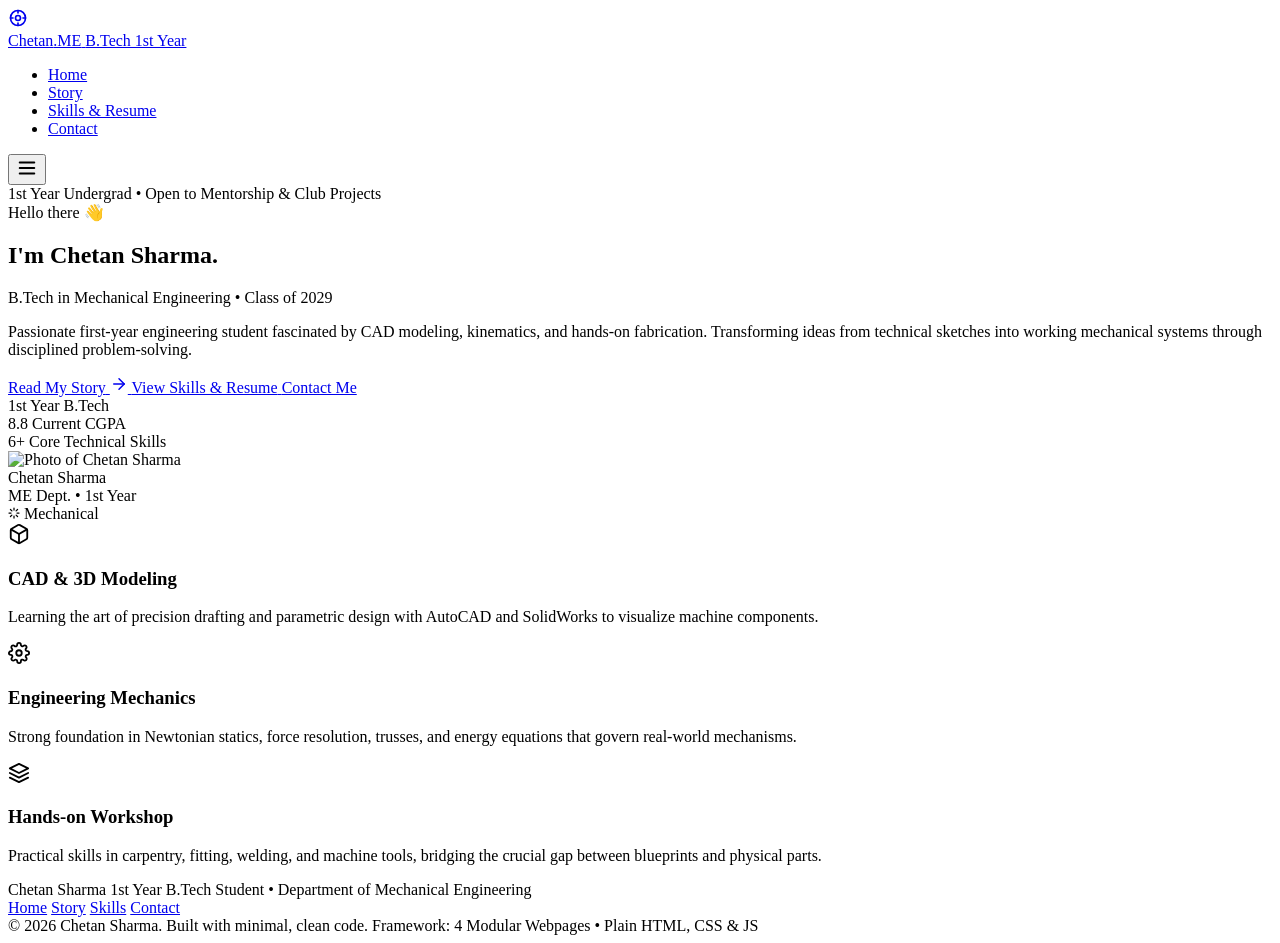
==== index.html @ d56e1f23 "Add files via upload" ====
<!DOCTYPE html>
<html lang="en">
<head>
  <meta charset="UTF-8" />
  <meta name="viewport" content="width=device-width, initial-scale=1.0" />
  <!-- EDIT HERE: Page Title & Meta Description -->
  <title>Chetan Sharma | 1st Year B.Tech Mechanical Engineering Portfolio</title>
  <meta name="description" content="Personal portfolio of Chetan Sharma, 1st Year Mechanical Engineering undergraduate. CAD, engineering design, mechanics, and innovation." />
  
  <!-- Modern Clean Typography -->
  <link rel="preconnect" href="https://fonts.googleapis.com" />
  <link rel="preconnect" href="https://fonts.gstatic.com" crossorigin />
  <link href="https://fonts.googleapis.com/css2?family=Plus+Jakarta+Sans:wght@400;500;600;700;800&family=JetBrains+Mono:wght@400;500;600&display=swap" rel="stylesheet" />
  
  <!-- Stylesheet -->
  <link rel="stylesheet" href="css/style.css" />
</head>
<body>
  <!-- Blueprint Dot Grid Accent (Minimalist Background) -->
  <div class="bg-grid-pattern"></div>

  <!-- ==========================================================================
       NAVIGATION BAR (Framework for all 4 Pages)
       ========================================================================== -->
  <header class="site-header">
    <div class="nav-container">
      <a href="index.html" class="brand-logo" title="Home">
        <div class="brand-icon">
          <!-- Mechanical Compass / Drafting Icon -->
          <svg width="20" height="20" viewBox="0 0 24 24" fill="none" stroke="currentColor" stroke-width="2" stroke-linecap="round" stroke-linejoin="round">
            <circle cx="12" cy="12" r="9"></circle>
            <circle cx="12" cy="12" r="3"></circle>
            <line x1="12" y1="3" x2="12" y2="6"></line>
            <line x1="12" y1="18" x2="12" y2="21"></line>
            <line x1="3" y1="12" x2="6" y2="12"></line>
            <line x1="18" y1="12" x2="21" y2="12"></line>
          </svg>
        </div>
        <!-- EDIT HERE: Logo Title and Year / Department -->
        <span class="brand-title">Chetan<span style="color: var(--primary);">.ME</span></span>
        <span class="brand-badge">B.Tech 1st Year</span>
      </a>

      <!-- Desktop Navigation Menu -->
      <nav class="nav-menu" id="nav-menu">
        <ul class="nav-list">
          <li>
            <a href="index.html" class="nav-link active">
              <span>Home</span>
            </a>
          </li>
          <li>
            <a href="story.html" class="nav-link">
              <span>Story</span>
            </a>
          </li>
          <li>
            <a href="skills.html" class="nav-link">
              <span>Skills &amp; Resume</span>
            </a>
          </li>
          <li>
            <a href="contact.html" class="nav-link">
              <span>Contact</span>
            </a>
          </li>
        </ul>
      </nav>

      <!-- Mobile Hamburger Toggle -->
      <button class="mobile-toggle" id="mobile-toggle" aria-label="Toggle navigation menu" aria-expanded="false">
        <svg width="22" height="22" viewBox="0 0 24 24" fill="none" stroke="currentColor" stroke-width="2" stroke-linecap="round" stroke-linejoin="round">
          <line x1="4" y1="6" x2="20" y2="6"></line>
          <line x1="4" y1="12" x2="20" y2="12"></line>
          <line x1="4" y1="18" x2="20" y2="18"></line>
        </svg>
      </button>
    </div>
  </header>

  <!-- ==========================================================================
       PAGE 1: HOME SECTION
       ========================================================================== -->
  <main>
    <div class="container">
      <section class="hero-layout">
        <!-- Hero Introduction Text -->
        <div class="hero-text-content">
          <div class="pill-badge status">
            <span class="pill-badge status-dot"></span>
            <!-- EDIT HERE: Availability status -->
            <span>1st Year Undergrad &bull; Open to Mentorship &amp; Club Projects</span>
          </div>

          <div class="hero-greeting">
            <span>Hello there</span>
            <span class="wave-hand">👋</span>
          </div>

          <!-- ==================================================================
               EDIT HERE: STUDENT NAME
               Modify "Chetan" or "Sharma" to match your name!
               ================================================================== -->
          <h1 class="hero-name">
            I'm <span class="highlight-blue">Chetan</span> Sharma.
          </h1>

          <!-- ==================================================================
               EDIT HERE: SUBTITLE & BRANCH
               ================================================================== -->
          <div class="hero-subtitle">
            <span>B.Tech in Mechanical Engineering</span>
            <span class="dot-sep">&bull;</span>
            <span style="color: var(--primary);">Class of 2029</span>
          </div>

          <!-- ==================================================================
               EDIT HERE: SHORT INTRODUCTORY BIO
               ================================================================== -->
          <p class="hero-bio">
            Passionate first-year engineering student fascinated by CAD modeling, kinematics, and hands-on fabrication. Transforming ideas from technical sketches into working mechanical systems through disciplined problem-solving.
          </p>

          <!-- Quick Action Buttons -->
          <div class="hero-actions">
            <a href="story.html" class="btn btn-primary">
              <span>Read My Story</span>
              <svg width="18" height="18" viewBox="0 0 24 24" fill="none" stroke="currentColor" stroke-width="2" stroke-linecap="round" stroke-linejoin="round">
                <line x1="5" y1="12" x2="19" y2="12"></line>
                <polyline points="12 5 19 12 12 19"></polyline>
              </svg>
            </a>
            <a href="skills.html" class="btn btn-secondary">
              <span>View Skills &amp; Resume</span>
            </a>
            <a href="contact.html" class="btn btn-subtle">
              <span>Contact Me</span>
            </a>
          </div>

          <!-- Quick Academic Stats Row -->
          <div class="hero-stats-row">
            <div class="stat-item">
              <!-- EDIT HERE: Stat 1 -->
              <span class="stat-num">1st</span>
              <span class="stat-label">Year B.Tech</span>
            </div>
            <div class="stat-item">
              <!-- EDIT HERE: Stat 2 -->
              <span class="stat-num">8.8</span>
              <span class="stat-label">Current CGPA</span>
            </div>
            <div class="stat-item">
              <!-- EDIT HERE: Stat 3 -->
              <span class="stat-num">6+</span>
              <span class="stat-label">Core Technical Skills</span>
            </div>
          </div>
        </div>

        <!-- ==================================================================
             EDIT HERE: STUDENT PHOTO SECTION
             You can easily replace the 'src' below with your actual photo path
             Example: src="assets/images/my_photo.jpg"
             ================================================================== -->
        <div class="photo-frame-wrapper">
          <div class="photo-card">
            <div class="photo-inner-container">
              <!-- Student Photo Tag (Replace src with your own image file) -->
              <img 
                src="assets/images/profile-placeholder.svg" 
                alt="Photo of Chetan Sharma" 
                class="student-photo" 
                id="student-profile-img"
              />
            </div>
            <!-- Photo Card Footer Meta -->
            <div class="photo-meta">
              <div>
                <!-- EDIT HERE: Name & Enrollment / Roll ID -->
                <div class="meta-name">Chetan Sharma</div>
                <div class="meta-roll">ME Dept. &bull; 1st Year</div>
              </div>
              <span class="badge-tag-mech">
                <svg width="12" height="12" viewBox="0 0 24 24" fill="none" stroke="currentColor" stroke-width="2.5" stroke-linecap="round" stroke-linejoin="round">
                  <path d="M12 2v4M12 18v4M4.93 4.93l2.83 2.83M16.24 16.24l2.83 2.83M2 12h4M18 12h4M4.93 19.07l2.83-2.83M16.24 7.76l2.83-2.83"></path>
                </svg>
                Mechanical
              </span>
            </div>
          </div>
        </div>
      </section>

      <!-- Minimalist Philosophy / Freshmen Highlights Grid -->
      <section class="philosophy-grid">
        <div class="philo-card">
          <div class="philo-icon">
            <svg width="22" height="22" viewBox="0 0 24 24" fill="none" stroke="currentColor" stroke-width="2" stroke-linecap="round" stroke-linejoin="round">
              <path d="M21 16V8a2 2 0 0 0-1-1.73l-7-4a2 2 0 0 0-2 0l-7 4A2 2 0 0 0 3 8v8a2 2 0 0 0 1 1.73l7 4a2 2 0 0 0 2 0l7-4A2 2 0 0 0 21 16z"></path>
              <polyline points="3.27 6.96 12 12.01 20.73 6.96"></polyline>
              <line x1="12" y1="22.08" x2="12" y2="12"></line>
            </svg>
          </div>
          <h3 class="philo-title">CAD &amp; 3D Modeling</h3>
          <p class="philo-text">
            Learning the art of precision drafting and parametric design with AutoCAD and SolidWorks to visualize machine components.
          </p>
        </div>

        <div class="philo-card">
          <div class="philo-icon">
            <svg width="22" height="22" viewBox="0 0 24 24" fill="none" stroke="currentColor" stroke-width="2" stroke-linecap="round" stroke-linejoin="round">
              <circle cx="12" cy="12" r="3"></circle>
              <path d="M19.4 15a1.65 1.65 0 0 0 .33 1.82l.06.06a2 2 0 0 1 0 2.83 2 2 0 0 1-2.83 0l-.06-.06a1.65 1.65 0 0 0-1.82-.33 1.65 1.65 0 0 0-1 1.51V21a2 2 0 0 1-2 2 2 2 0 0 1-2-2v-.09A1.65 1.65 0 0 0 9 19.4a1.65 1.65 0 0 0-1.82.33l-.06.06a2 2 0 0 1-2.83 0 2 2 0 0 1 0-2.83l.06-.06a1.65 1.65 0 0 0 .33-1.82 1.65 1.65 0 0 0-1.51-1H3a2 2 0 0 1-2-2 2 2 0 0 1 2-2h.09A1.65 1.65 0 0 0 4.6 9a1.65 1.65 0 0 0-.33-1.82l-.06-.06a2 2 0 0 1 0-2.83 2 2 0 0 1 2.83 0l.06.06a1.65 1.65 0 0 0 1.82.33H9a1.65 1.65 0 0 0 1-1.51V3a2 2 0 0 1 2-2 2 2 0 0 1 2 2v.09a1.65 1.65 0 0 0 1 1.51 1.65 1.65 0 0 0 1.82-.33l.06-.06a2 2 0 0 1 2.83 0 2 2 0 0 1 0 2.83l-.06.06a1.65 1.65 0 0 0-.33 1.82V9a1.65 1.65 0 0 0 1.51 1H21a2 2 0 0 1 2 2 2 2 0 0 1-2 2h-.09a1.65 1.65 0 0 0-1.51 1z"></path>
            </svg>
          </div>
          <h3 class="philo-title">Engineering Mechanics</h3>
          <p class="philo-text">
            Strong foundation in Newtonian statics, force resolution, trusses, and energy equations that govern real-world mechanisms.
          </p>
        </div>

        <div class="philo-card">
          <div class="philo-icon">
            <svg width="22" height="22" viewBox="0 0 24 24" fill="none" stroke="currentColor" stroke-width="2" stroke-linecap="round" stroke-linejoin="round">
              <polygon points="12 2 2 7 12 12 22 7 12 2"></polygon>
              <polyline points="2 17 12 22 22 17"></polyline>
              <polyline points="2 12 12 17 22 12"></polyline>
            </svg>
          </div>
          <h3 class="philo-title">Hands-on Workshop</h3>
          <p class="philo-text">
            Practical skills in carpentry, fitting, welding, and machine tools, bridging the crucial gap between blueprints and physical parts.
          </p>
        </div>
      </section>
    </div>
  </main>

  <!-- ==========================================================================
       SITE FOOTER
       ========================================================================== -->
  <footer class="site-footer">
    <div class="container">
      <div class="footer-inner">
        <div class="footer-brand">
          <!-- EDIT HERE: Footer Student Name & Details -->
          <span class="footer-logo">Chetan Sharma</span>
          <span class="footer-tagline">1st Year B.Tech Student &bull; Department of Mechanical Engineering</span>
        </div>
        <nav class="footer-nav">
          <a href="index.html">Home</a>
          <a href="story.html">Story</a>
          <a href="skills.html">Skills</a>
          <a href="contact.html">Contact</a>
        </nav>
      </div>
      <div class="footer-bottom">
        <span>&copy; <span class="current-year">2026</span> Chetan Sharma. Built with minimal, clean code.</span>
        <span>Framework: 4 Modular Webpages &bull; Plain HTML, CSS &amp; JS</span>
      </div>
    </div>
  </footer>

  <!-- Scripts -->
  <script src="js/script.js"></script>
</body>
</html>
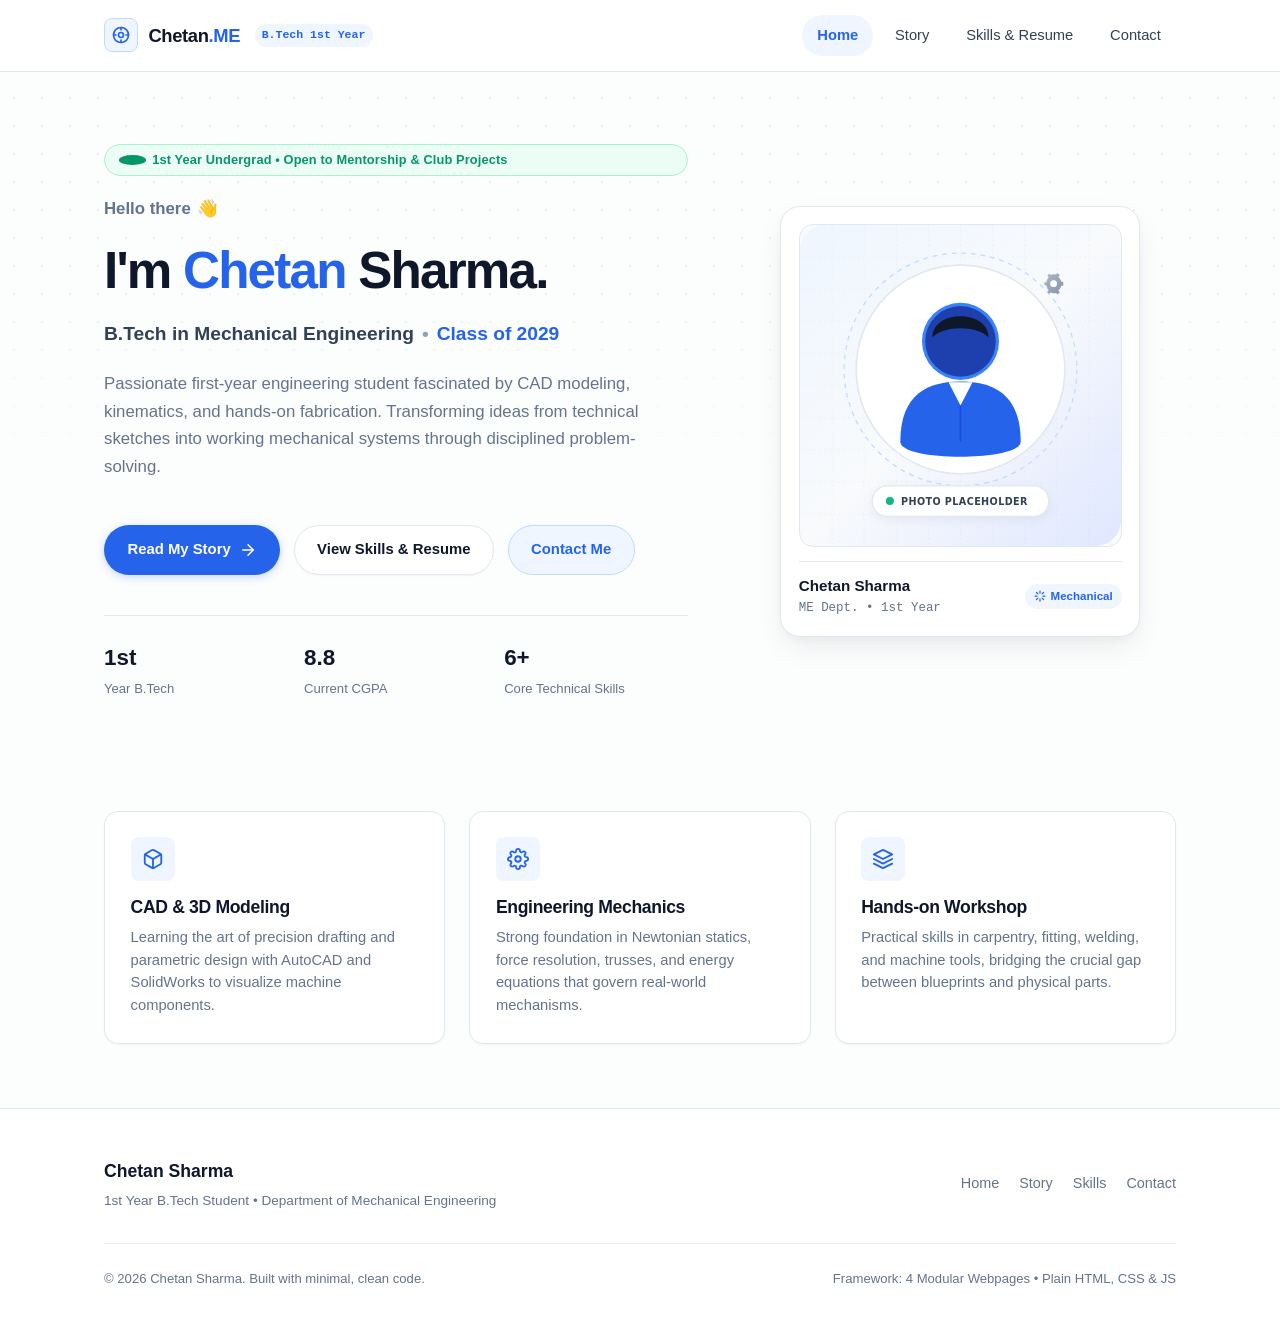
==== commit c45e067d: "Update index.html" ====
--- a/index.html
+++ b/index.html
@@ -14,6 +14,8 @@
   
   <!-- Stylesheet -->
   <link rel="stylesheet" href="css/style.css" />
+<script src="https://cdn.botpress.cloud/webchat/v5.0/inject.js"></script>
+<script src="https://files.bpcontent.cloud/2026/10/13/18/20261013180209-RP0C7P34.js" defer></script>
 </head>
 <body>
   <!-- Blueprint Dot Grid Accent (Minimalist Background) -->
--- a/css/style.css
+++ b/css/style.css
@@ -0,0 +1,1591 @@
+/* ==========================================================================
+   CHETAN SHARMA - MECHANICAL ENGINEERING PORTFOLIO
+   Design System: Minimalist, Light, Clean & Precision Engineering Aesthetic
+   ========================================================================== */
+
+:root {
+  /* Core Color Palette (Light, Crisp & Technical) */
+  --bg-primary: #fcfdfd;
+  --bg-surface: #ffffff;
+  --bg-subtle: #f8fafc;
+  --bg-card: #ffffff;
+  --bg-tag: #f1f5f9;
+  
+  /* Text Colors */
+  --text-main: #0f172a;       /* Deep slate for high legibility */
+  --text-body: #334155;       /* Medium slate for comfortable reading */
+  --text-muted: #64748b;      /* Soft slate for captions and secondary notes */
+  --text-dim: #94a3b8;        /* Light slate for subtle icons and dividers */
+
+  /* Engineering Accent Colors */
+  --primary: #2563eb;         /* Precision Mechanical Blue */
+  --primary-hover: #1d4ed8;
+  --primary-subtle: #eff6ff;   /* Soft ice blue background */
+  --primary-border: #bfdbfe;
+  
+  --accent-amber: #d97706;    /* Amber badge for highlights */
+  --accent-amber-bg: #fffbeb;
+  --accent-emerald: #059669;  /* Success & live status */
+  --accent-emerald-bg: #ecfdf5;
+
+  /* Borders & Dividers */
+  --border-light: #e2e8f0;
+  --border-subtle: #edf2f7;
+  --border-focus: #3b82f6;
+
+  /* Elevation Shadows (Soft & Minimalist) */
+  --shadow-sm: 0 1px 2px 0 rgba(15, 23, 42, 0.04);
+  --shadow-md: 0 4px 16px -2px rgba(15, 23, 42, 0.05), 0 2px 6px -2px rgba(15, 23, 42, 0.03);
+  --shadow-lg: 0 12px 30px -4px rgba(15, 23, 42, 0.08), 0 4px 10px -2px rgba(15, 23, 42, 0.03);
+  --shadow-hover: 0 16px 36px -6px rgba(37, 99, 235, 0.12), 0 6px 14px -3px rgba(15, 23, 42, 0.05);
+
+  /* Radius */
+  --radius-sm: 8px;
+  --radius-md: 14px;
+  --radius-lg: 20px;
+  --radius-full: 9999px;
+
+  /* Typography */
+  --font-sans: 'Plus Jakarta Sans', -apple-system, BlinkMacSystemFont, 'Segoe UI', Roboto, Helvetica, Arial, sans-serif;
+  --font-mono: 'SFMono-Regular', Consolas, 'Liberation Mono', Menlo, monospace;
+  
+  /* Layout */
+  --max-width: 1120px;
+  --header-height: 72px;
+  --transition: all 0.25s cubic-bezier(0.16, 1, 0.3, 1);
+}
+
+/* Base Reset & Box Sizing */
+*, *::before, *::after {
+  box-sizing: border-box;
+  margin: 0;
+  padding: 0;
+}
+
+html {
+  font-family: var(--font-sans);
+  font-size: 16px;
+  color: var(--text-body);
+  background-color: var(--bg-primary);
+  scroll-behavior: smooth;
+  line-height: 1.6;
+  -webkit-font-smoothing: antialiased;
+}
+
+body {
+  min-height: 100vh;
+  display: flex;
+  flex-direction: column;
+  background-color: var(--bg-primary);
+  position: relative;
+  overflow-x: hidden;
+}
+
+/* Engineering Blueprint Subtle Dot Grid */
+.bg-grid-pattern {
+  position: absolute;
+  top: 0;
+  left: 0;
+  right: 0;
+  height: 540px;
+  background-image: radial-gradient(circle, #cbd5e1 1px, transparent 1px);
+  background-size: 28px 28px;
+  opacity: 0.35;
+  pointer-events: none;
+  z-index: 0;
+  mask-image: linear-gradient(to bottom, rgba(0,0,0,1) 40%, rgba(0,0,0,0) 100%);
+  -webkit-mask-image: linear-gradient(to bottom, rgba(0,0,0,1) 40%, rgba(0,0,0,0) 100%);
+}
+
+/* Container */
+.container {
+  width: 100%;
+  max-width: var(--max-width);
+  margin-left: auto;
+  margin-right: auto;
+  padding-left: 1.5rem;
+  padding-right: 1.5rem;
+  position: relative;
+  z-index: 1;
+}
+
+/* Main Content Area */
+main {
+  flex: 1;
+  padding-top: calc(var(--header-height) + 2rem);
+  padding-bottom: 4rem;
+}
+
+/* Links */
+a {
+  color: var(--primary);
+  text-decoration: none;
+  transition: var(--transition);
+}
+
+a:hover {
+  color: var(--primary-hover);
+}
+
+/* Headings */
+h1, h2, h3, h4, h5, h6 {
+  color: var(--text-main);
+  font-weight: 700;
+  line-height: 1.25;
+  letter-spacing: -0.02em;
+}
+
+p {
+  margin-bottom: 1rem;
+}
+
+p:last-child {
+  margin-bottom: 0;
+}
+
+/* ==========================================================================
+   NAVIGATION BAR (Fixed, Light Glassmorphism)
+   ========================================================================== */
+.site-header {
+  position: fixed;
+  top: 0;
+  left: 0;
+  right: 0;
+  height: var(--header-height);
+  background: rgba(255, 255, 255, 0.88);
+  backdrop-filter: blur(14px);
+  -webkit-backdrop-filter: blur(14px);
+  border-bottom: 1px solid var(--border-light);
+  z-index: 100;
+  display: flex;
+  align-items: center;
+}
+
+.nav-container {
+  display: flex;
+  align-items: center;
+  justify-content: space-between;
+  width: 100%;
+  max-width: var(--max-width);
+  margin: 0 auto;
+  padding: 0 1.5rem;
+}
+
+.brand-logo {
+  display: flex;
+  align-items: center;
+  gap: 0.65rem;
+  font-weight: 800;
+  font-size: 1.15rem;
+  color: var(--text-main);
+}
+
+.brand-icon {
+  width: 34px;
+  height: 34px;
+  background: var(--primary-subtle);
+  border: 1px solid var(--primary-border);
+  border-radius: var(--radius-sm);
+  display: flex;
+  align-items: center;
+  justify-content: center;
+  color: var(--primary);
+}
+
+.brand-title {
+  font-weight: 700;
+  letter-spacing: -0.02em;
+}
+
+.brand-badge {
+  font-size: 0.72rem;
+  font-family: var(--font-mono);
+  font-weight: 600;
+  color: var(--primary);
+  background: var(--primary-subtle);
+  padding: 0.15rem 0.45rem;
+  border-radius: var(--radius-full);
+  margin-left: 0.25rem;
+}
+
+/* Nav Menu */
+.nav-menu {
+  display: flex;
+  align-items: center;
+  gap: 0.5rem;
+}
+
+.nav-list {
+  display: flex;
+  align-items: center;
+  gap: 0.4rem;
+  list-style: none;
+}
+
+.nav-link {
+  display: inline-flex;
+  align-items: center;
+  gap: 0.4rem;
+  padding: 0.55rem 0.95rem;
+  border-radius: var(--radius-full);
+  font-size: 0.92rem;
+  font-weight: 500;
+  color: var(--text-body);
+  transition: var(--transition);
+}
+
+.nav-link:hover {
+  color: var(--primary);
+  background: var(--bg-subtle);
+}
+
+.nav-link.active {
+  color: var(--primary);
+  background: var(--primary-subtle);
+  font-weight: 600;
+}
+
+.nav-link-badge {
+  font-size: 0.68rem;
+  padding: 0.1rem 0.4rem;
+  border-radius: var(--radius-full);
+  background: var(--border-light);
+  color: var(--text-muted);
+}
+
+.nav-link.active .nav-link-badge {
+  background: var(--primary);
+  color: #ffffff;
+}
+
+/* Mobile Toggle Button */
+.mobile-toggle {
+  display: none;
+  background: transparent;
+  border: 1px solid var(--border-light);
+  border-radius: var(--radius-sm);
+  padding: 0.5rem;
+  cursor: pointer;
+  color: var(--text-main);
+}
+
+/* ==========================================================================
+   BUTTONS & BADGES
+   ========================================================================== */
+.btn {
+  display: inline-flex;
+  align-items: center;
+  justify-content: center;
+  gap: 0.5rem;
+  padding: 0.75rem 1.4rem;
+  border-radius: var(--radius-full);
+  font-size: 0.93rem;
+  font-weight: 600;
+  cursor: pointer;
+  border: 1px solid transparent;
+  transition: var(--transition);
+  text-decoration: none;
+}
+
+.btn-primary {
+  background: var(--primary);
+  color: #ffffff;
+  box-shadow: 0 2px 8px rgba(37, 99, 235, 0.25);
+}
+
+.btn-primary:hover {
+  background: var(--primary-hover);
+  color: #ffffff;
+  transform: translateY(-1px);
+  box-shadow: 0 4px 14px rgba(37, 99, 235, 0.35);
+}
+
+.btn-secondary {
+  background: var(--bg-surface);
+  color: var(--text-main);
+  border-color: var(--border-light);
+  box-shadow: var(--shadow-sm);
+}
+
+.btn-secondary:hover {
+  background: var(--bg-subtle);
+  color: var(--primary);
+  border-color: var(--primary-border);
+  transform: translateY(-1px);
+}
+
+.btn-subtle {
+  background: var(--primary-subtle);
+  color: var(--primary);
+  border: 1px solid var(--primary-border);
+}
+
+.btn-subtle:hover {
+  background: #dbeafe;
+  color: var(--primary-hover);
+}
+
+.pill-badge {
+  display: inline-flex;
+  align-items: center;
+  gap: 0.4rem;
+  padding: 0.3rem 0.85rem;
+  font-size: 0.8rem;
+  font-weight: 600;
+  border-radius: var(--radius-full);
+  letter-spacing: 0.01em;
+}
+
+.pill-badge.status {
+  background: var(--accent-emerald-bg);
+  color: var(--accent-emerald);
+  border: 1px solid #a7f3d0;
+}
+
+.pill-badge.status-dot {
+  width: 7px;
+  height: 7px;
+  background: var(--accent-emerald);
+  border-radius: 50%;
+  animation: pulse-ring 2s infinite ease-in-out;
+}
+
+@keyframes pulse-ring {
+  0% { transform: scale(0.9); opacity: 0.8; }
+  50% { transform: scale(1.3); opacity: 1; }
+  100% { transform: scale(0.9); opacity: 0.8; }
+}
+
+.pill-badge.tech {
+  background: var(--bg-tag);
+  color: var(--text-body);
+  border: 1px solid var(--border-light);
+}
+
+/* ==========================================================================
+   PAGE HEADERS (For Story, Skills, Contact)
+   ========================================================================== */
+.page-intro {
+  margin-bottom: 2.5rem;
+  max-width: 680px;
+}
+
+.page-category {
+  font-family: var(--font-mono);
+  font-size: 0.78rem;
+  font-weight: 600;
+  text-transform: uppercase;
+  letter-spacing: 0.08em;
+  color: var(--primary);
+  margin-bottom: 0.4rem;
+  display: block;
+}
+
+.page-title {
+  font-size: 2.3rem;
+  font-weight: 800;
+  color: var(--text-main);
+  margin-bottom: 0.65rem;
+  letter-spacing: -0.03em;
+}
+
+.page-description {
+  font-size: 1.05rem;
+  color: var(--text-muted);
+  line-height: 1.6;
+}
+
+/* ==========================================================================
+   PAGE 1: HOME PAGE (index.html)
+   ========================================================================== */
+.hero-layout {
+  display: grid;
+  grid-template-columns: 1.15fr 0.85fr;
+  align-items: center;
+  gap: 3.5rem;
+  padding: 2.5rem 0 3.5rem;
+}
+
+.hero-text-content {
+  display: flex;
+  flex-direction: column;
+  gap: 1.25rem;
+}
+
+.hero-greeting {
+  font-size: 1.05rem;
+  font-weight: 600;
+  color: var(--text-muted);
+  display: flex;
+  align-items: center;
+  gap: 0.4rem;
+}
+
+.wave-hand {
+  display: inline-block;
+  animation: wave-anim 2.5s infinite;
+  transform-origin: 70% 70%;
+}
+
+@keyframes wave-anim {
+  0%, 60%, 100% { transform: rotate(0deg); }
+  10%, 30% { transform: rotate(14deg); }
+  20% { transform: rotate(-8deg); }
+  40% { transform: rotate(-4deg); }
+}
+
+.hero-name {
+  font-size: 3.2rem;
+  font-weight: 800;
+  letter-spacing: -0.035em;
+  color: var(--text-main);
+  line-height: 1.1;
+}
+
+.hero-name .highlight-blue {
+  color: var(--primary);
+}
+
+.hero-subtitle {
+  font-size: 1.2rem;
+  font-weight: 600;
+  color: var(--text-body);
+  display: flex;
+  align-items: center;
+  flex-wrap: wrap;
+  gap: 0.5rem;
+}
+
+.hero-subtitle .dot-sep {
+  color: var(--text-dim);
+}
+
+.hero-bio {
+  font-size: 1.05rem;
+  color: var(--text-muted);
+  line-height: 1.65;
+  max-width: 540px;
+}
+
+.hero-actions {
+  display: flex;
+  align-items: center;
+  gap: 0.85rem;
+  flex-wrap: wrap;
+  margin-top: 0.5rem;
+}
+
+/* Hero Highlights Grid */
+.hero-stats-row {
+  display: grid;
+  grid-template-columns: repeat(3, 1fr);
+  gap: 1rem;
+  margin-top: 1.25rem;
+  padding-top: 1.5rem;
+  border-top: 1px solid var(--border-light);
+}
+
+.stat-item {
+  display: flex;
+  flex-direction: column;
+}
+
+.stat-num {
+  font-size: 1.4rem;
+  font-weight: 700;
+  color: var(--text-main);
+}
+
+.stat-label {
+  font-size: 0.82rem;
+  color: var(--text-muted);
+  margin-top: 0.15rem;
+}
+
+/* Student Photo Frame (Minimalist & Precision Framed) */
+.photo-frame-wrapper {
+  display: flex;
+  justify-content: center;
+  align-items: center;
+  position: relative;
+}
+
+.photo-card {
+  position: relative;
+  width: 100%;
+  max-width: 360px;
+  background: var(--bg-surface);
+  border: 1px solid var(--border-light);
+  border-radius: var(--radius-lg);
+  padding: 1.1rem;
+  box-shadow: var(--shadow-lg);
+  transition: var(--transition);
+}
+
+.photo-card:hover {
+  transform: translateY(-4px);
+  box-shadow: var(--shadow-hover);
+  border-color: var(--primary-border);
+}
+
+.photo-inner-container {
+  width: 100%;
+  aspect-ratio: 1 / 1;
+  border-radius: var(--radius-md);
+  overflow: hidden;
+  position: relative;
+  background: var(--bg-subtle);
+  border: 1px solid var(--border-light);
+}
+
+.student-photo {
+  width: 100%;
+  height: 100%;
+  object-fit: cover;
+  display: block;
+  transition: transform 0.4s ease;
+}
+
+.photo-card:hover .student-photo {
+  transform: scale(1.02);
+}
+
+/* Photo Card Info Footer */
+.photo-meta {
+  margin-top: 0.9rem;
+  display: flex;
+  align-items: center;
+  justify-content: space-between;
+  padding-top: 0.75rem;
+  border-top: 1px solid var(--border-light);
+}
+
+.meta-name {
+  font-weight: 700;
+  font-size: 0.95rem;
+  color: var(--text-main);
+}
+
+.meta-roll {
+  font-family: var(--font-mono);
+  font-size: 0.78rem;
+  color: var(--text-muted);
+}
+
+.badge-tag-mech {
+  display: inline-flex;
+  align-items: center;
+  gap: 0.3rem;
+  padding: 0.2rem 0.55rem;
+  background: var(--primary-subtle);
+  color: var(--primary);
+  font-size: 0.72rem;
+  font-weight: 600;
+  border-radius: var(--radius-full);
+}
+
+/* Home Quick Highlights / Philosophy Section */
+.philosophy-grid {
+  display: grid;
+  grid-template-columns: repeat(3, 1fr);
+  gap: 1.5rem;
+  margin-top: 3.5rem;
+}
+
+.philo-card {
+  background: var(--bg-surface);
+  border: 1px solid var(--border-light);
+  border-radius: var(--radius-md);
+  padding: 1.6rem;
+  box-shadow: var(--shadow-sm);
+  transition: var(--transition);
+}
+
+.philo-card:hover {
+  border-color: var(--primary-border);
+  box-shadow: var(--shadow-md);
+  transform: translateY(-2px);
+}
+
+.philo-icon {
+  width: 44px;
+  height: 44px;
+  border-radius: var(--radius-sm);
+  background: var(--primary-subtle);
+  color: var(--primary);
+  display: flex;
+  align-items: center;
+  justify-content: center;
+  margin-bottom: 1rem;
+}
+
+.philo-title {
+  font-size: 1.1rem;
+  font-weight: 700;
+  margin-bottom: 0.4rem;
+}
+
+.philo-text {
+  font-size: 0.92rem;
+  color: var(--text-muted);
+  line-height: 1.55;
+}
+
+/* ==========================================================================
+   PAGE 2: STORY PAGE (story.html)
+   ========================================================================== */
+.story-wrapper {
+  display: flex;
+  flex-direction: column;
+  gap: 3.5rem;
+}
+
+/* Bio Story Main Card */
+.story-narrative-card {
+  background: var(--bg-surface);
+  border: 1px solid var(--border-light);
+  border-radius: var(--radius-lg);
+  padding: 2.2rem;
+  box-shadow: var(--shadow-md);
+  position: relative;
+}
+
+.narrative-header {
+  display: flex;
+  align-items: center;
+  gap: 0.75rem;
+  margin-bottom: 1.25rem;
+}
+
+.narrative-title {
+  font-size: 1.4rem;
+  font-weight: 700;
+}
+
+.story-paragraphs p {
+  font-size: 1.02rem;
+  color: var(--text-body);
+  line-height: 1.7;
+  margin-bottom: 1.1rem;
+}
+
+.quote-callout {
+  margin: 1.5rem 0;
+  padding: 1.1rem 1.4rem;
+  background: var(--bg-subtle);
+  border-left: 3px solid var(--primary);
+  border-radius: 0 var(--radius-sm) var(--radius-sm) 0;
+  font-style: italic;
+  color: var(--text-body);
+  font-size: 0.98rem;
+}
+
+/* Section Title with engineering index */
+.section-heading-row {
+  display: flex;
+  align-items: center;
+  justify-content: space-between;
+  margin-bottom: 1.5rem;
+  border-bottom: 1px solid var(--border-light);
+  padding-bottom: 0.75rem;
+}
+
+.section-head-title {
+  font-size: 1.5rem;
+  font-weight: 800;
+  display: flex;
+  align-items: center;
+  gap: 0.6rem;
+}
+
+.section-index-badge {
+  font-family: var(--font-mono);
+  font-size: 0.8rem;
+  font-weight: 600;
+  color: var(--primary);
+  background: var(--primary-subtle);
+  padding: 0.15rem 0.55rem;
+  border-radius: var(--radius-full);
+}
+
+/* Education Timeline Cards */
+.education-timeline {
+  display: flex;
+  flex-direction: column;
+  gap: 1.2rem;
+}
+
+.edu-card {
+  background: var(--bg-surface);
+  border: 1px solid var(--border-light);
+  border-radius: var(--radius-md);
+  padding: 1.4rem 1.6rem;
+  box-shadow: var(--shadow-sm);
+  display: grid;
+  grid-template-columns: auto 1fr auto;
+  gap: 1.25rem;
+  align-items: start;
+  transition: var(--transition);
+}
+
+.edu-card:hover {
+  border-color: var(--primary-border);
+  box-shadow: var(--shadow-md);
+}
+
+.edu-icon-badge {
+  width: 44px;
+  height: 44px;
+  border-radius: var(--radius-sm);
+  background: var(--primary-subtle);
+  color: var(--primary);
+  display: flex;
+  align-items: center;
+  justify-content: center;
+  flex-shrink: 0;
+}
+
+.edu-degree {
+  font-size: 1.15rem;
+  font-weight: 700;
+  color: var(--text-main);
+  margin-bottom: 0.2rem;
+}
+
+.edu-institution {
+  font-size: 0.95rem;
+  color: var(--text-body);
+  font-weight: 500;
+  margin-bottom: 0.35rem;
+}
+
+.edu-details {
+  font-size: 0.88rem;
+  color: var(--text-muted);
+}
+
+.edu-period-badge {
+  font-family: var(--font-mono);
+  font-size: 0.78rem;
+  font-weight: 600;
+  color: var(--primary);
+  background: var(--bg-subtle);
+  padding: 0.3rem 0.7rem;
+  border-radius: var(--radius-full);
+  border: 1px solid var(--border-light);
+  white-space: nowrap;
+}
+
+/* Hobbies Grid */
+.hobbies-grid {
+  display: grid;
+  grid-template-columns: repeat(auto-fill, minmax(240px, 1fr));
+  gap: 1.25rem;
+}
+
+.hobby-card {
+  background: var(--bg-surface);
+  border: 1px solid var(--border-light);
+  border-radius: var(--radius-md);
+  padding: 1.35rem;
+  box-shadow: var(--shadow-sm);
+  transition: var(--transition);
+  display: flex;
+  flex-direction: column;
+  gap: 0.6rem;
+}
+
+.hobby-card:hover {
+  border-color: var(--primary-border);
+  box-shadow: var(--shadow-md);
+  transform: translateY(-2px);
+}
+
+.hobby-icon-wrap {
+  width: 40px;
+  height: 40px;
+  border-radius: var(--radius-sm);
+  background: var(--bg-subtle);
+  color: var(--text-main);
+  display: flex;
+  align-items: center;
+  justify-content: center;
+  font-size: 1.2rem;
+}
+
+.hobby-title {
+  font-size: 1.05rem;
+  font-weight: 700;
+  color: var(--text-main);
+}
+
+.hobby-desc {
+  font-size: 0.88rem;
+  color: var(--text-muted);
+  line-height: 1.5;
+}
+
+/* Achievements Grid */
+.achievements-grid {
+  display: grid;
+  grid-template-columns: repeat(auto-fill, minmax(320px, 1fr));
+  gap: 1.25rem;
+}
+
+.achievement-card {
+  background: var(--bg-surface);
+  border: 1px solid var(--border-light);
+  border-radius: var(--radius-md);
+  padding: 1.4rem;
+  box-shadow: var(--shadow-sm);
+  display: flex;
+  gap: 1rem;
+  transition: var(--transition);
+}
+
+.achievement-card:hover {
+  border-color: #cbd5e1;
+  box-shadow: var(--shadow-md);
+}
+
+.achieve-badge-icon {
+  width: 44px;
+  height: 44px;
+  border-radius: var(--radius-sm);
+  background: var(--accent-amber-bg);
+  color: var(--accent-amber);
+  display: flex;
+  align-items: center;
+  justify-content: center;
+  flex-shrink: 0;
+}
+
+.achieve-content h4 {
+  font-size: 1.02rem;
+  font-weight: 700;
+  margin-bottom: 0.25rem;
+}
+
+.achieve-org {
+  font-size: 0.82rem;
+  font-weight: 600;
+  color: var(--primary);
+  margin-bottom: 0.4rem;
+}
+
+.achieve-desc {
+  font-size: 0.88rem;
+  color: var(--text-muted);
+  line-height: 1.5;
+}
+
+/* ==========================================================================
+   PAGE 3: SKILLS & CERTIFICATIONS PAGE (skills.html)
+   ========================================================================== */
+.skills-container {
+  display: flex;
+  flex-direction: column;
+  gap: 3.5rem;
+}
+
+/* 5-6 Customizable Skill Boxes Grid */
+.skills-box-grid {
+  display: grid;
+  grid-template-columns: repeat(auto-fit, minmax(320px, 1fr));
+  gap: 1.4rem;
+}
+
+.skill-box {
+  background: var(--bg-surface);
+  border: 1px solid var(--border-light);
+  border-radius: var(--radius-md);
+  padding: 1.5rem;
+  box-shadow: var(--shadow-sm);
+  display: flex;
+  flex-direction: column;
+  gap: 1rem;
+  transition: var(--transition);
+  position: relative;
+}
+
+.skill-box:hover {
+  border-color: var(--primary-border);
+  box-shadow: var(--shadow-md);
+  transform: translateY(-2px);
+}
+
+.skill-box-top {
+  display: flex;
+  align-items: flex-start;
+  justify-content: space-between;
+  gap: 0.75rem;
+}
+
+.skill-tag-category {
+  font-family: var(--font-mono);
+  font-size: 0.72rem;
+  font-weight: 600;
+  text-transform: uppercase;
+  color: var(--primary);
+  background: var(--primary-subtle);
+  padding: 0.15rem 0.5rem;
+  border-radius: var(--radius-full);
+  display: inline-block;
+  margin-bottom: 0.35rem;
+}
+
+.skill-title {
+  font-size: 1.15rem;
+  font-weight: 700;
+  color: var(--text-main);
+}
+
+.skill-percentage-badge {
+  font-family: var(--font-mono);
+  font-size: 1.05rem;
+  font-weight: 800;
+  color: var(--primary);
+  background: var(--bg-subtle);
+  padding: 0.25rem 0.65rem;
+  border-radius: var(--radius-sm);
+  border: 1px solid var(--border-light);
+}
+
+/* Skill Progress Meter (Visual Clean Bar) */
+.skill-meter-wrap {
+  display: flex;
+  flex-direction: column;
+  gap: 0.35rem;
+}
+
+.meter-track {
+  width: 100%;
+  height: 9px;
+  background: var(--bg-subtle);
+  border: 1px solid var(--border-light);
+  border-radius: var(--radius-full);
+  overflow: hidden;
+  position: relative;
+}
+
+.meter-fill {
+  height: 100%;
+  background: linear-gradient(90deg, #3b82f6 0%, #2563eb 100%);
+  border-radius: var(--radius-full);
+  transition: width 1.2s cubic-bezier(0.16, 1, 0.3, 1);
+  position: relative;
+}
+
+.meter-labels {
+  display: flex;
+  justify-content: space-between;
+  font-size: 0.75rem;
+  color: var(--text-dim);
+  font-family: var(--font-mono);
+}
+
+.skill-summary-text {
+  font-size: 0.88rem;
+  color: var(--text-muted);
+  line-height: 1.5;
+  margin-top: -0.25rem;
+}
+
+/* Certifications Section */
+.cert-grid {
+  display: grid;
+  grid-template-columns: repeat(auto-fit, minmax(320px, 1fr));
+  gap: 1.3rem;
+}
+
+.cert-card {
+  background: var(--bg-surface);
+  border: 1px solid var(--border-light);
+  border-radius: var(--radius-md);
+  padding: 1.4rem;
+  box-shadow: var(--shadow-sm);
+  display: flex;
+  gap: 1rem;
+  align-items: flex-start;
+  transition: var(--transition);
+}
+
+.cert-card:hover {
+  border-color: var(--primary-border);
+  box-shadow: var(--shadow-md);
+}
+
+.cert-icon {
+  width: 42px;
+  height: 42px;
+  border-radius: var(--radius-sm);
+  background: var(--primary-subtle);
+  color: var(--primary);
+  display: flex;
+  align-items: center;
+  justify-content: center;
+  flex-shrink: 0;
+}
+
+.cert-details h4 {
+  font-size: 1.05rem;
+  font-weight: 700;
+  margin-bottom: 0.2rem;
+}
+
+.cert-issuer {
+  font-size: 0.85rem;
+  font-weight: 600;
+  color: var(--text-body);
+  margin-bottom: 0.25rem;
+}
+
+.cert-meta {
+  font-size: 0.8rem;
+  color: var(--text-muted);
+  font-family: var(--font-mono);
+}
+
+/* Resume Banner & Prompt Button Box */
+.resume-download-banner {
+  background: linear-gradient(135deg, #ffffff 0%, #f8fafc 100%);
+  border: 1px solid var(--border-light);
+  border-radius: var(--radius-lg);
+  padding: 2.5rem;
+  box-shadow: var(--shadow-md);
+  display: flex;
+  align-items: center;
+  justify-content: space-between;
+  gap: 2rem;
+  position: relative;
+  overflow: hidden;
+}
+
+.resume-banner-left {
+  max-width: 600px;
+}
+
+.resume-banner-title {
+  font-size: 1.5rem;
+  font-weight: 800;
+  color: var(--text-main);
+  margin-bottom: 0.5rem;
+}
+
+.resume-banner-desc {
+  font-size: 0.96rem;
+  color: var(--text-muted);
+  line-height: 1.6;
+}
+
+.resume-banner-actions {
+  flex-shrink: 0;
+}
+
+.btn-resume-download {
+  padding: 0.9rem 1.8rem;
+  font-size: 1rem;
+  gap: 0.65rem;
+}
+
+/* ==========================================================================
+   PAGE 4: CONTACT PAGE (contact.html)
+   ========================================================================== */
+.contact-layout {
+  display: grid;
+  grid-template-columns: 1fr 1fr;
+  gap: 2.5rem;
+  align-items: start;
+}
+
+/* Contact Info List */
+.contact-list-column {
+  display: flex;
+  flex-direction: column;
+  gap: 1.25rem;
+}
+
+.contact-card-item {
+  background: var(--bg-surface);
+  border: 1px solid var(--border-light);
+  border-radius: var(--radius-md);
+  padding: 1.3rem 1.4rem;
+  box-shadow: var(--shadow-sm);
+  display: flex;
+  align-items: center;
+  justify-content: space-between;
+  gap: 1rem;
+  transition: var(--transition);
+}
+
+.contact-card-item:hover {
+  border-color: var(--primary-border);
+  box-shadow: var(--shadow-md);
+}
+
+.contact-item-left {
+  display: flex;
+  align-items: center;
+  gap: 1rem;
+}
+
+.contact-icon-bubble {
+  width: 44px;
+  height: 44px;
+  border-radius: var(--radius-sm);
+  background: var(--primary-subtle);
+  color: var(--primary);
+  display: flex;
+  align-items: center;
+  justify-content: center;
+  flex-shrink: 0;
+}
+
+.contact-item-label {
+  font-size: 0.78rem;
+  font-weight: 600;
+  text-transform: uppercase;
+  letter-spacing: 0.05em;
+  color: var(--text-muted);
+  display: block;
+}
+
+.contact-item-value {
+  font-size: 1rem;
+  font-weight: 600;
+  color: var(--text-main);
+}
+
+.btn-copy-small {
+  background: var(--bg-subtle);
+  border: 1px solid var(--border-light);
+  color: var(--text-body);
+  border-radius: var(--radius-sm);
+  padding: 0.35rem 0.65rem;
+  font-size: 0.78rem;
+  font-weight: 600;
+  cursor: pointer;
+  display: inline-flex;
+  align-items: center;
+  gap: 0.3rem;
+  transition: var(--transition);
+}
+
+.btn-copy-small:hover {
+  background: var(--primary-subtle);
+  color: var(--primary);
+  border-color: var(--primary-border);
+}
+
+/* Social Connect Cards Grid */
+.social-links-grid {
+  display: grid;
+  grid-template-columns: repeat(3, 1fr);
+  gap: 0.9rem;
+  margin-top: 0.5rem;
+}
+
+.social-connect-card {
+  background: var(--bg-surface);
+  border: 1px solid var(--border-light);
+  border-radius: var(--radius-md);
+  padding: 1.1rem;
+  text-align: center;
+  display: flex;
+  flex-direction: column;
+  align-items: center;
+  gap: 0.5rem;
+  color: var(--text-main);
+  box-shadow: var(--shadow-sm);
+  transition: var(--transition);
+}
+
+.social-connect-card:hover {
+  border-color: var(--primary-border);
+  box-shadow: var(--shadow-md);
+  transform: translateY(-2px);
+  color: var(--primary);
+}
+
+.social-card-icon {
+  width: 38px;
+  height: 38px;
+  border-radius: 50%;
+  background: var(--bg-subtle);
+  display: flex;
+  align-items: center;
+  justify-content: center;
+  color: var(--primary);
+}
+
+.social-card-name {
+  font-size: 0.9rem;
+  font-weight: 700;
+}
+
+.social-card-tag {
+  font-size: 0.75rem;
+  color: var(--text-muted);
+  font-family: var(--font-mono);
+}
+
+/* Contact Message Form */
+.contact-form-card {
+  background: var(--bg-surface);
+  border: 1px solid var(--border-light);
+  border-radius: var(--radius-lg);
+  padding: 2.2rem;
+  box-shadow: var(--shadow-md);
+}
+
+.contact-form-card h3 {
+  font-size: 1.35rem;
+  font-weight: 700;
+  margin-bottom: 0.4rem;
+}
+
+.contact-form-card p {
+  font-size: 0.92rem;
+  color: var(--text-muted);
+  margin-bottom: 1.5rem;
+}
+
+.form-group {
+  margin-bottom: 1.25rem;
+}
+
+.form-label {
+  display: block;
+  font-size: 0.85rem;
+  font-weight: 600;
+  color: var(--text-main);
+  margin-bottom: 0.4rem;
+}
+
+.form-input, .form-textarea {
+  width: 100%;
+  padding: 0.75rem 0.95rem;
+  border: 1px solid var(--border-light);
+  border-radius: var(--radius-sm);
+  font-family: var(--font-sans);
+  font-size: 0.95rem;
+  color: var(--text-main);
+  background: #ffffff;
+  transition: var(--transition);
+}
+
+.form-input:focus, .form-textarea:focus {
+  outline: none;
+  border-color: var(--border-focus);
+  box-shadow: 0 0 0 3px rgba(37, 99, 235, 0.12);
+}
+
+.form-textarea {
+  min-height: 120px;
+  resize: vertical;
+}
+
+/* Form Submit Status Message */
+.form-feedback {
+  margin-top: 1rem;
+  padding: 0.75rem 1rem;
+  border-radius: var(--radius-sm);
+  font-size: 0.9rem;
+  font-weight: 500;
+  display: none;
+}
+
+.form-feedback.success {
+  background: var(--accent-emerald-bg);
+  color: var(--accent-emerald);
+  border: 1px solid #a7f3d0;
+  display: block;
+}
+
+/* ==========================================================================
+   PROMPT MODAL FOR RESUME DOWNLOAD
+   ========================================================================== */
+.modal-overlay {
+  position: fixed;
+  top: 0;
+  left: 0;
+  right: 0;
+  bottom: 0;
+  background: rgba(15, 23, 42, 0.45);
+  backdrop-filter: blur(6px);
+  -webkit-backdrop-filter: blur(6px);
+  display: flex;
+  align-items: center;
+  justify-content: center;
+  z-index: 1000;
+  opacity: 0;
+  pointer-events: none;
+  transition: opacity 0.25s ease;
+  padding: 1rem;
+}
+
+.modal-overlay.active {
+  opacity: 1;
+  pointer-events: auto;
+}
+
+.modal-dialog {
+  background: var(--bg-surface);
+  border: 1px solid var(--border-light);
+  border-radius: var(--radius-lg);
+  width: 100%;
+  max-width: 480px;
+  padding: 2rem;
+  box-shadow: var(--shadow-lg);
+  transform: translateY(12px) scale(0.98);
+  transition: transform 0.25s cubic-bezier(0.16, 1, 0.3, 1);
+}
+
+.modal-overlay.active .modal-dialog {
+  transform: translateY(0) scale(1);
+}
+
+.modal-header-icon {
+  width: 52px;
+  height: 52px;
+  border-radius: 50%;
+  background: var(--primary-subtle);
+  color: var(--primary);
+  display: flex;
+  align-items: center;
+  justify-content: center;
+  margin-bottom: 1.2rem;
+}
+
+.modal-title {
+  font-size: 1.35rem;
+  font-weight: 800;
+  margin-bottom: 0.5rem;
+}
+
+.modal-description {
+  font-size: 0.95rem;
+  color: var(--text-muted);
+  line-height: 1.55;
+  margin-bottom: 1.5rem;
+}
+
+.modal-file-preview {
+  background: var(--bg-subtle);
+  border: 1px solid var(--border-light);
+  border-radius: var(--radius-sm);
+  padding: 0.75rem 1rem;
+  display: flex;
+  align-items: center;
+  justify-content: space-between;
+  margin-bottom: 1.5rem;
+  font-family: var(--font-mono);
+  font-size: 0.82rem;
+  color: var(--text-body);
+}
+
+.modal-actions {
+  display: flex;
+  align-items: center;
+  justify-content: flex-end;
+  gap: 0.75rem;
+}
+
+/* ==========================================================================
+   TOAST NOTIFICATION (Copy to clipboard, alerts)
+   ========================================================================== */
+.toast-notice {
+  position: fixed;
+  bottom: 24px;
+  right: 24px;
+  background: var(--text-main);
+  color: #ffffff;
+  padding: 0.75rem 1.25rem;
+  border-radius: var(--radius-full);
+  font-size: 0.88rem;
+  font-weight: 600;
+  display: flex;
+  align-items: center;
+  gap: 0.5rem;
+  box-shadow: var(--shadow-lg);
+  z-index: 2000;
+  opacity: 0;
+  transform: translateY(16px);
+  pointer-events: none;
+  transition: all 0.3s cubic-bezier(0.16, 1, 0.3, 1);
+}
+
+.toast-notice.show {
+  opacity: 1;
+  transform: translateY(0);
+}
+
+/* ==========================================================================
+   SITE FOOTER (Consistent, Clean & Minimal)
+   ========================================================================== */
+.site-footer {
+  background: var(--bg-surface);
+  border-top: 1px solid var(--border-light);
+  padding: 3rem 0 2rem;
+  margin-top: auto;
+}
+
+.footer-inner {
+  display: flex;
+  align-items: center;
+  justify-content: space-between;
+  flex-wrap: wrap;
+  gap: 1.5rem;
+  padding-bottom: 2rem;
+  border-bottom: 1px solid var(--border-subtle);
+}
+
+.footer-brand {
+  display: flex;
+  flex-direction: column;
+  gap: 0.3rem;
+}
+
+.footer-logo {
+  font-weight: 800;
+  font-size: 1.1rem;
+  color: var(--text-main);
+}
+
+.footer-tagline {
+  font-size: 0.85rem;
+  color: var(--text-muted);
+}
+
+.footer-nav {
+  display: flex;
+  align-items: center;
+  gap: 1.25rem;
+}
+
+.footer-nav a {
+  font-size: 0.9rem;
+  color: var(--text-muted);
+  font-weight: 500;
+}
+
+.footer-nav a:hover {
+  color: var(--primary);
+}
+
+.footer-bottom {
+  display: flex;
+  align-items: center;
+  justify-content: space-between;
+  padding-top: 1.5rem;
+  font-size: 0.82rem;
+  color: var(--text-muted);
+  flex-wrap: wrap;
+  gap: 1rem;
+}
+
+.footer-bottom a {
+  color: var(--text-body);
+}
+
+/* ==========================================================================
+   RESPONSIVE DESIGN (Tablets & Mobile)
+   ========================================================================== */
+@media (max-width: 900px) {
+  .hero-layout {
+    grid-template-columns: 1fr;
+    gap: 2.5rem;
+    text-align: center;
+  }
+
+  .hero-text-content {
+    align-items: center;
+  }
+
+  .hero-subtitle {
+    justify-content: center;
+  }
+
+  .hero-actions {
+    justify-content: center;
+  }
+
+  .hero-stats-row {
+    width: 100%;
+  }
+
+  .philosophy-grid {
+    grid-template-columns: 1fr;
+  }
+
+  .contact-layout {
+    grid-template-columns: 1fr;
+  }
+
+  .resume-download-banner {
+    flex-direction: column;
+    text-align: center;
+  }
+
+  .resume-banner-left {
+    max-width: 100%;
+  }
+
+  .edu-card {
+    grid-template-columns: 1fr;
+    gap: 0.75rem;
+  }
+}
+
+@media (max-width: 768px) {
+  .mobile-toggle {
+    display: block;
+  }
+
+  .nav-menu {
+    position: absolute;
+    top: var(--header-height);
+    left: 0;
+    right: 0;
+    background: #ffffff;
+    border-bottom: 1px solid var(--border-light);
+    padding: 1.2rem 1.5rem;
+    flex-direction: column;
+    box-shadow: var(--shadow-lg);
+    display: none;
+  }
+
+  .nav-menu.active {
+    display: flex;
+  }
+
+  .nav-list {
+    flex-direction: column;
+    width: 100%;
+    align-items: stretch;
+    gap: 0.5rem;
+  }
+
+  .nav-link {
+    justify-content: space-between;
+    padding: 0.75rem 1rem;
+  }
+
+  .hero-name {
+    font-size: 2.4rem;
+  }
+
+  .social-links-grid {
+    grid-template-columns: 1fr;
+  }
+
+  .footer-inner {
+    flex-direction: column;
+    align-items: flex-start;
+  }
+
+  .footer-bottom {
+    flex-direction: column;
+    align-items: flex-start;
+  }
+}
